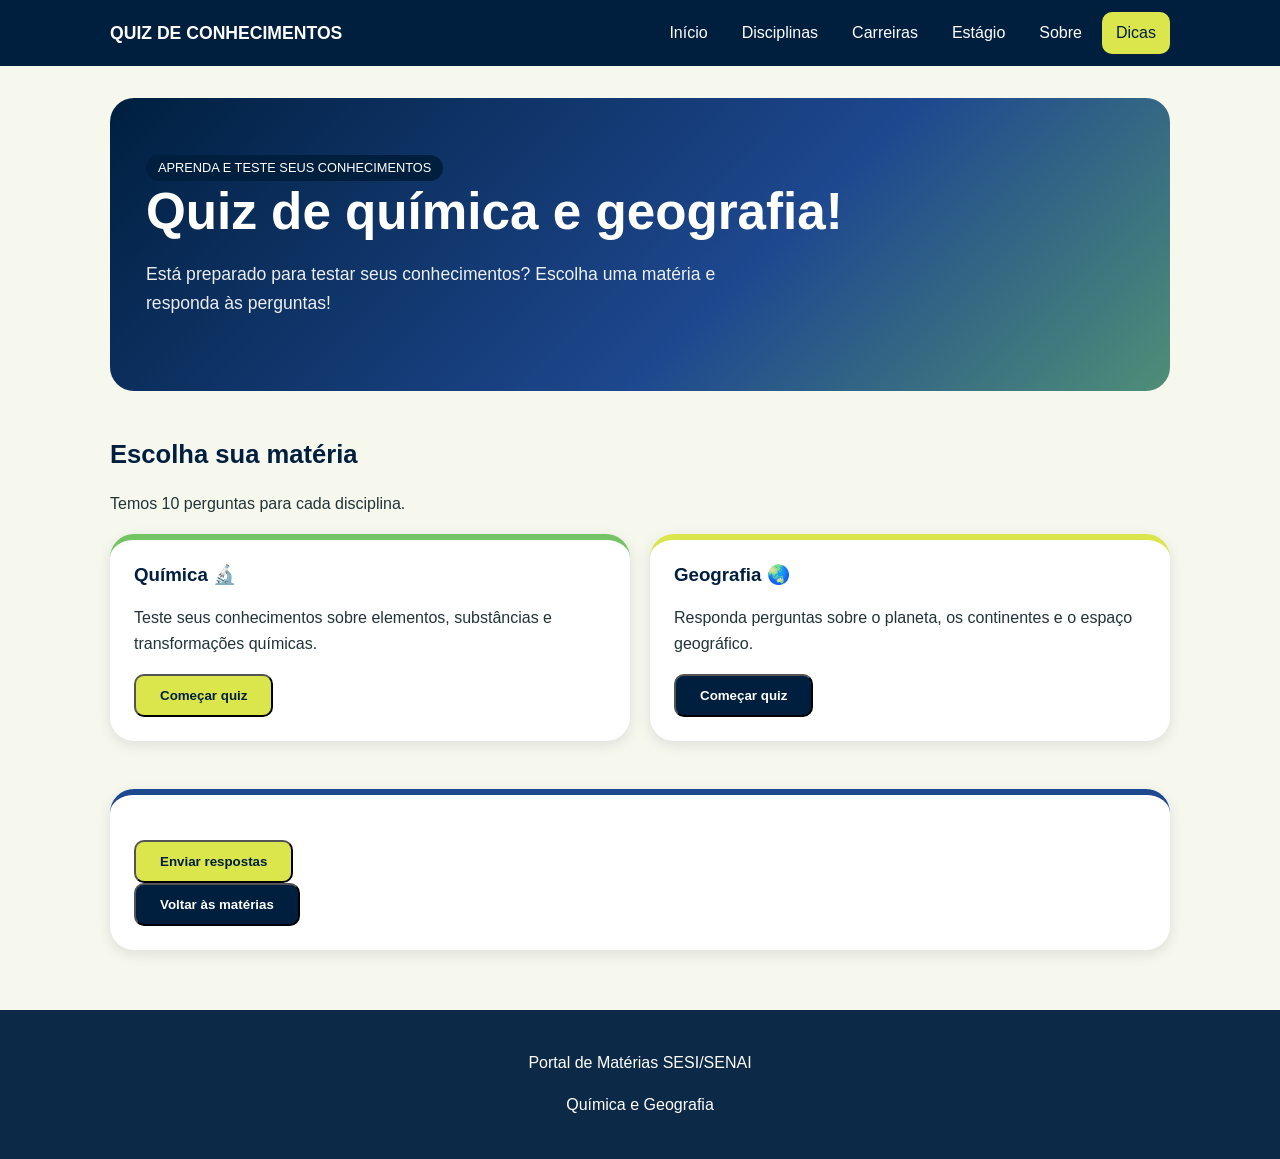
==== pages/dicas.html @ eb64dbff "first commit" ====
<!DOCTYPE html>
<html lang="pt-BR">

<head>
    <meta charset="UTF-8">
    <title>Dicas e Quiz | Química e Geografia</title>

    <link rel="stylesheet" href="../css/style.css">
    <link rel="stylesheet" href="../css/dicas.css">

    <script src="../js/quiz.js" defer></script>
</head>

<body>

    <header>
        <div class="barra">

            <div class="topo-esq">
                <a href="../index.html" class="logo">
                   QUIZ DE CONHECIMENTOS
                </a>
            </div>

            <nav>
                <ul>
                    <li><a href="../index.html">Início</a></li>
                    <li><a href="disciplinas.html">Disciplinas</a></li>
                    <li><a href="carreiras.html">Carreiras</a></li>
                    <li><a href="estagio.html">Estágio</a></li>
                    <li><a href="sobre.html">Sobre</a></li>
                    <li><a href="dicas.html" aria-current="page">Dicas</a></li>
                </ul>
            </nav>

        </div>
    </header>

    <main>

        <section class="hero">

            <span class="etiqueta">APRENDA E TESTE SEUS CONHECIMENTOS</span>

            <h1>Quiz de química e geografia!</h1>

            <p>
                Está preparado para testar seus conhecimentos?

                Escolha uma matéria e responda às perguntas!
            </p>

        </section>

        <section id="inicio">

            <h2>Escolha sua matéria</h2>

            <p>Temos 10 perguntas para cada disciplina.</p>

            <div class="grade">

                <div class="card verde">

                    <h3>Química 🔬</h3>

                    <p>
                        Teste seus conhecimentos sobre elementos,
                        substâncias e transformações químicas.
                    </p>

                    <button class="botao" onclick="iniciarQuiz('quimica')">
                        Começar quiz
                    </button>

                </div>

                <div class="card amarelo">

                    <h3>Geografia 🌏</h3>

                    <p>
                        Responda perguntas sobre o planeta,
                        os continentes e o espaço geográfico.
                    </p>

                    <button class="botao escuro" onclick="iniciarQuiz('geografia')">
                        Começar quiz
                    </button>

                </div>

            </div>

        </section>

        <section id="areaQuiz" class="escondido">

            <div class="card">

                <h2 id="titulo"></h2>

                <form id="formulario">

                    <div id="perguntas"></div>

                    <button type="button" class="botao"
                        onclick="corrigir()">
                        Enviar respostas
                    </button>

                </form>

                <div id="resultado"></div>

                <button id="voltar" class="botao escuro escondido"
                    onclick="voltar()">
                    Voltar às matérias
                </button>

            </div>

        </section>

    </main>

    <footer>

        <p>Portal de Matérias SESI/SENAI</p>

        <p>Química e Geografia</p>

    </footer>

</body>
</html>
---- css/dicas.css ----
:root {
    --azul: #001F3F;
    --azul-claro: #1E488F;
    --verde: #74C365;
    --amarelo: #DBE64C;
    --fundo: #F6F7ED;
    --texto: #223338;
    --branco: #fff;
    --raio-grande: 24px; 
    --raio-pequeno: 10px;  
}


*{
    box-sizing: border-box;
}


body {
    margin: 0;
    font-family: "Poppins","Segoe UI",Arial,sans-serif;
    background: var(--fundo);
    color: var(--texto);
    line-height: 1.65;
}


a {
    color: var(--azul-claro);
}


:focus-visible {
    outline: 3px solid var(--azul-claro);
    outline-offset: 3px;
}


header {
    background: var(--azul);
    position: sticky;
    top: 0;
    z-index: 10;
}


.barra {
    max-width: 1100px;
    margin: auto;
    padding: 12px 20px;
    display: flex;
    flex-wrap: wrap;
    align-items: center;
    justify-content: space-between;
    gap: 10px;
}


.logo {
    color: var(--branco);
    font-weight: 700;
    font-size: 1.1rem;
    text-decoration: none;
}


nav ul {
    list-style: none;
    margin: 0;
    padding: 0;
    display: flex;
    flex-wrap: wrap;
    gap: 6px;
}


nav a {
    display: block;
    color: var(--branco);
    text-decoration: none;
    padding: 8px 14px;
    border-radius: var(--raio-pequeno);
    transition: background .3s ease,color .3s ease;
} 


nav a:hover, nav a[aria-current="page"] {
    background: var(--amarelo);
    color: var(--azul);
}


main {
    max-width: 1100px;
    margin: auto;
    padding: 0 20px 60px;
}


section {
    margin-top: 48px;
}


h1, h2, h3 {
    line-height: 1.2;
    color: var(--azul);
}


h1 {
    font-size: clamp(2rem,5vw,3.2rem);
    margin: 0 0 12px;
}


h2 {
    font-size: 1.6rem;
}


.grade {
    display: grid;
    grid-template-columns: repeat(auto-fit,minmax(240px,1fr));
    gap: 20px;
}



.hero {
    margin-top: 32px;
    padding: 56px 36px;
    border-radius: var(--raio-grande);
    color: var(--branco);
    background: linear-gradient(135deg,var(--azul) 0%,var(--azul-claro) 60%,var(--verde) 130%);
} 


.hero h1 {
    color: var(--branco);
}


.hero p {
    max-width: 60ch;
    font-size: 1.1rem;
    opacity: .92;
}

.card {
    background: var(--branco);
    padding: 24px;
    border-radius: var(--raio-grande);
    border-top: 6px solid var(--azul-claro);
    box-shadow: 0 4px 14px rgba(0,31,63,.1);
    transition: transform .3s ease,box-shadow .3s ease;
}


.card:hover {
    transform: scale(1.04);
    box-shadow: 0 10px 24px rgba(0,31,63,.2);
}  /* scale + transition */


.card.verde {
    border-top-color: var(--verde);
}


.card.amarelo {
    border-top-color: var(--amarelo);
}


.card h3 {
    margin-top: 0;
}


.etiqueta {
    display: inline-block;
    background: var(--azul);
    color: var(--branco);
    font-size: .8rem;
    padding: 2px 12px;
    border-radius: 999px;
}


.botao {
    display: inline-block;
    background: var(--amarelo);
    color: var(--azul);
    font-weight: 700;
    text-decoration: none;
    padding: 12px 24px;
    border-radius: var(--raio-pequeno);
    transition: transform .3s ease,background .3s ease,opacity .3s ease;
}


.botao:hover {
    transform: scale(1.07);
    opacity: .85;
}


.botao.escuro {
    background: var(--azul);
    color: var(--branco);
}



.lista-simples {
    padding-left: 20px;
}


.lista-simples li {
    margin-bottom: 8px;
}


.aviso {
    background: #f8fbd9;
    border-left: 6px solid var(--amarelo);
    padding: 14px 18px;
    border-radius: var(--raio-pequeno);
}


footer {
    background: var(--azul);
    color: var(--branco);
    text-align: center;
    padding: 24px 20px;
    opacity: .95;
}

.menu-botao {
    background: none;
    border: 0;
    color: var(--branco);
    cursor: pointer;
    padding: 8px;
    border-radius: var(--raio-pequeno);
    display: flex;
    flex-direction: column;
    gap: 5px;
    transition: background .3s ease;
}


.menu-botao:hover {
    background: var(--azul-claro);
}


.menu-botao span {
    display: block;
    width: 26px;
    height: 3px;
    background: var(--branco);
    border-radius: 2px;
}


.topo-esq {
    display: flex;
    align-items: center;
    gap: 14px;
}


.fundo-escuro {
    position: fixed;
    inset: 0;
    background: rgba(0,0,0,.65);
    z-index: 20;
    opacity: 0;
    visibility: hidden;
    transition: opacity .3s ease,visibility .3s ease;
}  /* opacity + transition */


.fundo-escuro.ativo {
    opacity: 1;
    visibility: visible;
}


.menu-lateral {
    position: fixed;
    top: 0;
    left: 0;
    bottom: 0;
    width: 340px;
    max-width: 85vw;
    background: #fafafa;
    z-index: 30;
    overflow-y: auto;
    padding: 12px 0 24px;
    transform: translateX(-100%);
    transition: transform .3s ease;
}


.menu-lateral.ativo {
    transform: translateX(0);
}


.menu-lateral .fechar {
    background: none;
    border: 0;
    font-size: 2rem;
    line-height: 1;
    color: var(--azul);
    cursor: pointer;
    margin: 0 16px 8px auto;
    display: block;
}


.menu-lateral ul {
    list-style: none;
    margin: 0;
    padding: 0 24px;
}


.menu-lateral li a {
    display: flex;
    justify-content: space-between;
    align-items: center;
    padding: 14px 4px;
    font-size: 1.35rem;
    font-weight: 300;
    color: var(--texto);
    text-decoration: none;
    transition: color .3s ease,padding-left .3s ease;
}


.menu-lateral li a::after {
    content: "›";
    color: var(--verde);
    font-weight: 700;
    font-size: 1.6rem;
}


.menu-lateral li a:hover, .menu-lateral li a[aria-current="page"] {
    color: var(--azul-claro);
    padding-left: 12px;
}


.menu-lateral hr {
    border: 0;
    border-top: 1px solid #ddd;
    margin: 16px 24px;
}


.menu-lateral .extra a {
    font-size: 1.1rem;
}


.logo img {
    display: block;
    height: 46px;
    width: auto;
}
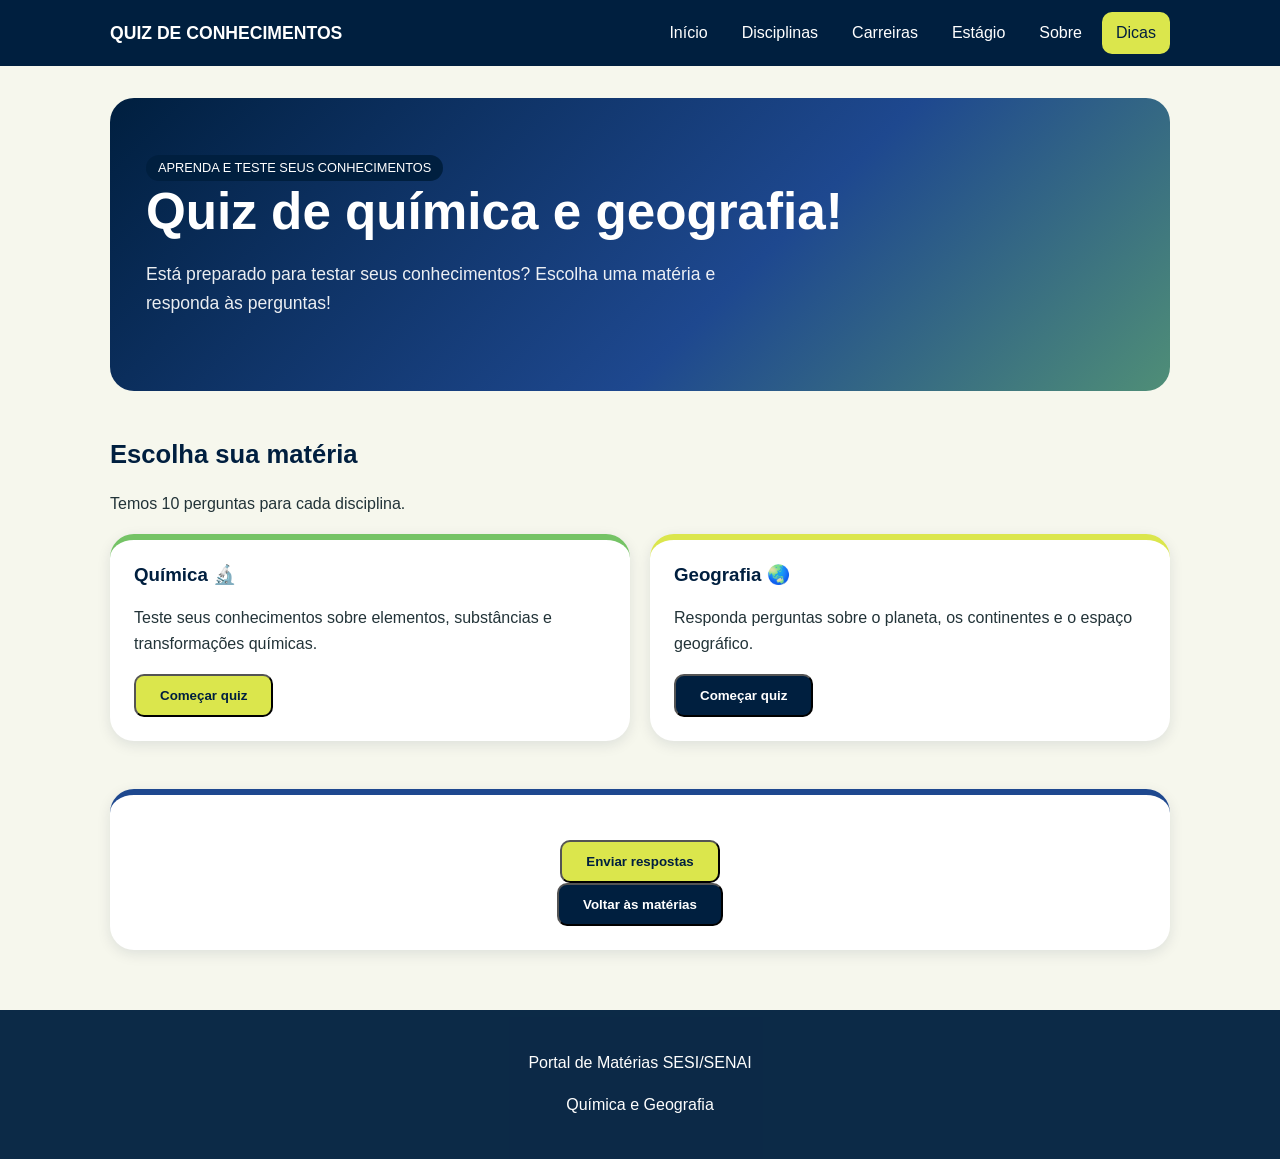
==== commit 99acf74d: "first commit" ====
--- a/pages/dicas.html
+++ b/pages/dicas.html
@@ -134,4 +134,4 @@
     </footer>
 
 </body>
-</html>
+</html>
--- a/css/style.css
+++ b/css/style.css
@@ -0,0 +1,341 @@
+:root {
+    --azul: #001F3F;
+    --azul-claro: #1E488F;
+    --verde: #74C365;
+    --amarelo: #DBE64C;
+    --fundo: #F6F7ED;
+    --texto: #223338;
+    --branco: #fff;
+    --raio-grande: 24px; 
+    --raio-pequeno: 10px;  
+}
+
+* {
+    box-sizing: border-box;
+}
+
+body {
+    margin: 0;
+    font-family: "Poppins","Segoe UI",Arial,sans-serif;
+    background: var(--fundo);
+    color: var(--texto);
+    line-height: 1.65;
+}
+
+a {
+    color: var(--azul-claro);
+}
+
+:focus-visible {
+    outline: 3px solid var(--azul-claro);
+    outline-offset: 3px;
+}
+
+
+
+header {
+    background: var(--azul);
+    position: sticky;
+    top: 0;
+    z-index: 10;
+}
+
+.barra {
+    max-width: 1100px;
+    margin: auto;
+    padding: 12px 20px;
+    display: flex;
+    flex-wrap: wrap;
+    align-items: center;
+    justify-content: space-between;
+    gap: 10px;
+}
+
+.logo {
+    color: var(--branco);
+    font-weight: 700;
+    font-size: 1.1rem;
+    text-decoration: none;
+}
+
+nav ul {
+    list-style: none;
+    margin: 0;
+    padding: 0;
+    display: flex;
+    flex-wrap: wrap;
+    gap: 6px;
+}
+
+nav a {
+    display: block;
+    color: var(--branco);
+    text-decoration: none;
+    padding: 8px 14px;
+    border-radius: var(--raio-pequeno);
+    transition: background .3s ease,color .3s ease;
+} 
+
+nav a:hover, nav a[aria-current="page"] {
+    background: var(--amarelo);
+    color: var(--azul);
+}
+
+
+
+main {
+    max-width: 1100px;
+    margin: auto;
+    padding: 0 20px 60px;
+}
+
+section {
+    margin-top: 48px;
+}
+
+h1, h2, h3 {
+    line-height: 1.2;
+    color: var(--azul);
+}
+
+h1 {
+    font-size: clamp(2rem,5vw,3.2rem);
+    margin: 0 0 12px;
+}
+
+h2 {
+    font-size: 1.6rem;
+}
+
+.grade {
+    display: grid;
+    grid-template-columns: repeat(auto-fit,minmax(240px,1fr));
+    gap: 20px;
+}
+
+
+
+.hero {
+    margin-top: 32px;
+    padding: 56px 36px;
+    border-radius: var(--raio-grande);
+    color: var(--branco);
+    background: linear-gradient(135deg,var(--azul) 0%,var(--azul-claro) 60%,var(--verde) 130%);
+} 
+
+.hero h1 {
+    color: var(--branco);
+}
+
+.hero p {
+    max-width: 60ch;
+    font-size: 1.1rem;
+    opacity: .92;
+}
+
+.card {
+    background: var(--branco);
+    padding: 24px;
+    border-radius: var(--raio-grande);
+    border-top: 6px solid var(--azul-claro);
+    box-shadow: 0 4px 14px rgba(0,31,63,.1);
+    transition: transform .3s ease,box-shadow .3s ease;
+}
+
+.card:hover {
+    transform: scale(1.04);
+    box-shadow: 0 10px 24px rgba(0,31,63,.2);
+}  /* scale + transition */
+
+.card.verde {
+    border-top-color: var(--verde);
+}
+
+.card.amarelo {
+    border-top-color: var(--amarelo);
+}
+
+.card h3 {
+    margin-top: 0;
+}
+
+.etiqueta {
+    display: inline-block;
+    background: var(--azul);
+    color: var(--branco);
+    font-size: .8rem;
+    padding: 2px 12px;
+    border-radius: 999px;
+}
+
+
+
+.botao {
+    display: inline-block;
+    background: var(--amarelo);
+    color: var(--azul);
+    font-weight: 700;
+    text-decoration: none;
+    padding: 12px 24px;
+    border-radius: var(--raio-pequeno);
+    transition: transform .3s ease,background .3s ease,opacity .3s ease;
+}
+
+.botao:hover {
+    transform: scale(1.07);
+    opacity: .85;
+}
+
+.botao.escuro {
+    background: var(--azul);
+    color: var(--branco);
+}
+
+
+
+.lista-simples {
+    padding-left: 20px;
+}
+
+.lista-simples li {
+    margin-bottom: 8px;
+}
+
+.aviso {
+    background: #f8fbd9;
+    border-left: 6px solid var(--amarelo);
+    padding: 14px 18px;
+    border-radius: var(--raio-pequeno);
+}
+
+footer {
+    background: var(--azul);
+    color: var(--branco);
+    text-align: center;
+    padding: 24px 20px;
+    opacity: .95;
+}
+
+
+
+.menu-botao {
+    background: none;
+    border: 0;
+    color: var(--branco);
+    cursor: pointer;
+    padding: 8px;
+    border-radius: var(--raio-pequeno);
+    display: flex;
+    flex-direction: column;
+    gap: 5px;
+    transition: background .3s ease;
+}
+
+.menu-botao:hover {
+    background: var(--azul-claro);
+}
+
+.menu-botao span {
+    display: block;
+    width: 26px;
+    height: 3px;
+    background: var(--branco);
+    border-radius: 2px;
+}
+
+.topo-esq {
+    display: flex;
+    align-items: center;
+    gap: 14px;
+}
+
+.fundo-escuro {
+    position: fixed;
+    inset: 0;
+    background: rgba(0,0,0,.65);
+    z-index: 20;
+    opacity: 0;
+    visibility: hidden;
+    transition: opacity .3s ease,visibility .3s ease;
+}  /* opacity + transition */
+
+.fundo-escuro.ativo {
+    opacity: 1;
+    visibility: visible;
+}
+
+.menu-lateral {
+    position: fixed;
+    top: 0;
+    left: 0;
+    bottom: 0;
+    width: 340px;
+    max-width: 85vw;
+    background: #fafafa;
+    z-index: 30;
+    overflow-y: auto;
+    padding: 12px 0 24px;
+    transform: translateX(-100%);
+    transition: transform .3s ease;
+}
+
+.menu-lateral.ativo {
+    transform: translateX(0);
+}
+
+.menu-lateral .fechar {
+    background: none;
+    border: 0;
+    font-size: 2rem;
+    line-height: 1;
+    color: var(--azul);
+    cursor: pointer;
+    margin: 0 16px 8px auto;
+    display: block;
+}
+
+.menu-lateral ul {
+    list-style: none;
+    margin: 0;
+    padding: 0 24px;
+}
+
+.menu-lateral li a {
+    display: flex;
+    justify-content: space-between;
+    align-items: center;
+    padding: 14px 4px;
+    font-size: 1.35rem;
+    font-weight: 300;
+    color: var(--texto);
+    text-decoration: none;
+    transition: color .3s ease,padding-left .3s ease;
+}
+
+.menu-lateral li a::after {
+    content: "›";
+    color: var(--verde);
+    font-weight: 700;
+    font-size: 1.6rem;
+}
+
+.menu-lateral li a:hover, .menu-lateral li a[aria-current="page"] {
+    color: var(--azul-claro);
+    padding-left: 12px;
+}
+
+.menu-lateral hr {
+    border: 0;
+    border-top: 1px solid #ddd;
+    margin: 16px 24px;
+}
+
+.menu-lateral .extra a {
+    font-size: 1.1rem;
+}
+
+.logo img {
+    display: block;
+    height: 80px;
+    width: auto;
+}
--- a/css/dicas.css
+++ b/css/dicas.css
@@ -374,4 +374,14 @@
     display: block;
     height: 46px;
     width: auto;
+}
+
+
+#areaQuiz form {
+    text-align: center;
+}
+
+#areaQuiz #voltar {
+    display: block;
+    margin: 0 auto;
 }
